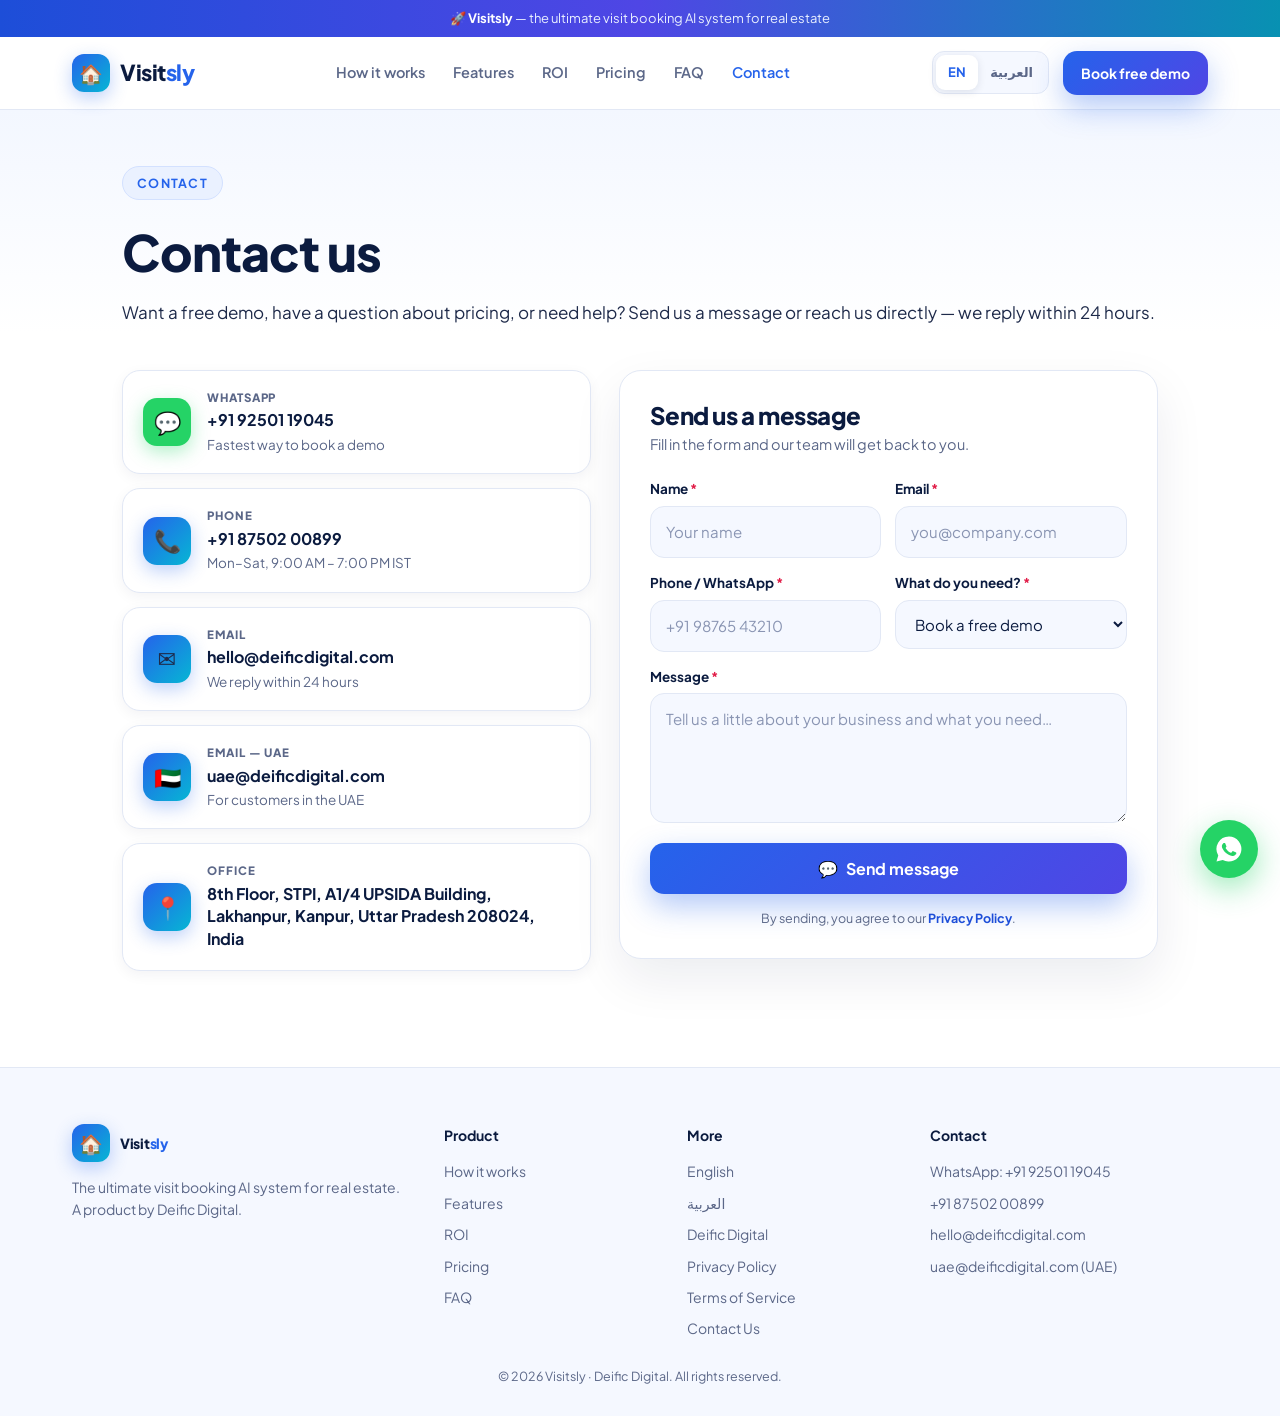
==== contact.html @ 12e11d24 "Initial Visitsly website upload" ====
<!doctype html>
<html lang="en" dir="ltr">
  <head>
    <meta charset="utf-8" />
    <script>
      (function () {
        try {
          var p = localStorage.getItem("vsLang");
          if (!p) {
            var g = JSON.parse(localStorage.getItem("vsGeo") || "null");
            if (
              g &&
              g.c &&
              Date.now() - g.t < 6048e5 &&
              /^(SA|AE|QA|KW|BH|OM|JO|LB|SY|IQ|YE|EG|LY|TN|DZ|MA|SD|PS|MR|DJ|SO|KM)$/.test(
                g.c,
              )
            )
              p = "ar";
          }
          if (/[?&]lang=ar\b/.test(location.search)) p = "ar";
          if (p === "ar") {
            document.documentElement.lang = "ar";
            document.documentElement.dir = "rtl";
          }
        } catch (e) {}
      })();
    </script>
    <meta name="viewport" content="width=device-width,initial-scale=1" />
    <title>Contact Us — Visitsly</title>
    <meta
      name="description"
      content="Contact Visitsly — book a free demo, ask about pricing or get support. Reach us on WhatsApp, phone or email, or send a message."
    />
    <meta name="robots" content="index,follow" />
    <link rel="canonical" href="https://visitsly.com/contact.html" />
    <meta property="og:type" content="website" />
    <meta property="og:site_name" content="Visitsly" />
    <meta property="og:title" content="Contact Us — Visitsly" />
    <meta
      property="og:description"
      content="Contact Visitsly — book a free demo, ask about pricing or get support."
    />
    <meta property="og:url" content="https://visitsly.com/contact.html" />
    <meta name="theme-color" content="#2563eb" />
    <link
      rel="icon"
      href="data:image/svg+xml,<svg xmlns='http://www.w3.org/2000/svg' viewBox='0 0 100 100'><rect width='100' height='100' rx='24' fill='%232563eb'/><text x='50' y='68' font-size='56' text-anchor='middle'>🏠</text></svg>"
    />
    <link rel="preconnect" href="https://fonts.googleapis.com" />
    <link rel="preconnect" href="https://fonts.gstatic.com" crossorigin />
    <link
      href="https://fonts.googleapis.com/css2?family=Plus+Jakarta+Sans:wght@400;500;600;700;800&amp;family=IBM+Plex+Sans+Arabic:wght@400;500;600;700&amp;display=swap"
      rel="stylesheet"
    />
    <style>
      :root {
        --font: "Plus Jakarta Sans", system-ui, sans-serif;
      }
      :root {
        --bg: #ffffff;
        --soft: #f5f8ff;
        --soft2: #eaf1ff;
        --line: #e2e8f5;
        --ink: #0b1b3f;
        --text: #1e2a4a;
        --muted: #5b6788;
        --blue: #2563eb;
        --blue-d: #1d4ed8;
        --indigo: #4f46e5;
        --cyan: #06b6d4;
        --sky: #38bdf8;
        --green: #16a34a;
        --wa: #25d366;
        --gold: #f59e0b;
        --pink: #e11d48;
        --navy: #0b1b3f;
      }
      * {
        box-sizing: border-box;
      }
      html {
        scroll-behavior: smooth;
      }
      body {
        margin: 0;
        overflow-x: hidden;
        background: var(--bg);
        color: var(--text);
        font-family: var(--font);
        line-height: 1.6;
        -webkit-font-smoothing: antialiased;
      }
      a {
        color: inherit;
        text-decoration: none;
      }
      .wrap {
        max-width: 1180px;
        margin: 0 auto;
        padding: 0 22px;
      }
      section {
        padding: 96px 0;
        position: relative;
      }
      h1,
      h2,
      h3 {
        line-height: 1.18;
        margin: 0;
        letter-spacing: -0.02em;
        color: var(--ink);
      }
      [dir="rtl"] h1,
      [dir="rtl"] h2,
      [dir="rtl"] h3 {
        letter-spacing: 0;
        line-height: 1.35;
      }
      .eyebrow {
        display: inline-flex;
        align-items: center;
        gap: 8px;
        font-size: 12.5px;
        font-weight: 700;
        letter-spacing: 0.1em;
        text-transform: uppercase;
        color: var(--blue);
        background: var(--soft2);
        border: 1px solid #d3e1ff;
        padding: 6px 14px;
        border-radius: 99px;
        margin-bottom: 16px;
      }
      [dir="rtl"] .eyebrow {
        letter-spacing: 0;
        font-size: 13.5px;
      }
      .sec-head {
        text-align: center;
        max-width: 780px;
        margin: 0 auto 56px;
      }
      .sec-head h2 {
        font-size: clamp(30px, 4.2vw, 46px);
        font-weight: 800;
      }
      .sec-head p {
        color: var(--muted);
        font-size: 17.5px;
        margin: 16px 0 0;
      }
      .grad {
        background: linear-gradient(
          92deg,
          #2563eb 0%,
          #4f46e5 45%,
          #06b6d4 100%
        );
        -webkit-background-clip: text;
        background-clip: text;
        color: transparent;
      }
      .btn {
        display: inline-flex;
        align-items: center;
        justify-content: center;
        gap: 8px;
        font-weight: 700;
        font-size: 15px;
        padding: 15px 26px;
        border-radius: 14px;
        transition:
          transform 0.2s,
          box-shadow 0.2s,
          background 0.2s;
        border: 0;
        font-family: inherit;
        cursor: pointer;
      }
      .btn-primary {
        background: linear-gradient(135deg, #2563eb, #4f46e5);
        color: #fff;
        box-shadow: 0 12px 30px rgba(37, 99, 235, 0.35);
      }
      .btn-primary:hover {
        transform: translateY(-2px);
        box-shadow: 0 16px 40px rgba(37, 99, 235, 0.45);
      }
      .btn-ghost {
        background: #fff;
        border: 1px solid var(--line);
        color: var(--ink);
        box-shadow: 0 4px 14px rgba(11, 27, 63, 0.06);
      }
      .btn-ghost:hover {
        border-color: #bcd0ff;
        background: var(--soft);
      }
      .btn-wa {
        background: var(--wa);
        color: #fff;
        box-shadow: 0 12px 30px rgba(37, 211, 102, 0.35);
      }

      .topbar {
        background: linear-gradient(90deg, #1d4ed8, #4f46e5, #0891b2);
        color: #e8efff;
        font-size: 13px;
        text-align: center;
        padding: 8px 16px;
      }
      .topbar b {
        color: #fff;
      }

      .nav {
        position: sticky;
        top: 0;
        z-index: 50;
        background: rgba(255, 255, 255, 0.85);
        backdrop-filter: blur(16px);
        border-bottom: 1px solid var(--line);
      }
      .nav .wrap {
        display: flex;
        align-items: center;
        justify-content: space-between;
        height: 72px;
        gap: 16px;
      }
      .logo {
        display: flex;
        align-items: center;
        gap: 10px;
        font-size: 22px;
      }
      .logo-mark {
        width: 38px;
        height: 38px;
        border-radius: 12px;
        background: linear-gradient(135deg, #2563eb, #06b6d4);
        display: grid;
        place-items: center;
        font-size: 19px;
        box-shadow: 0 6px 18px rgba(37, 99, 235, 0.3);
      }
      .lw {
        font-weight: 800;
        letter-spacing: -0.02em;
        color: var(--ink);
        font-family: "Plus Jakarta Sans", sans-serif;
      }
      .lw span {
        color: var(--blue);
      }
      .nav-links {
        display: flex;
        gap: 28px;
        font-size: 14.5px;
        color: var(--muted);
        font-weight: 600;
      }
      .nav-links a:hover {
        color: var(--blue);
      }
      .nav-right {
        display: flex;
        gap: 12px;
        align-items: center;
      }
      .seg {
        display: inline-flex;
        background: var(--soft);
        border: 1px solid var(--line);
        border-radius: 12px;
        padding: 3px;
      }
      .seg a,
      .seg button {
        font: inherit;
        font-size: 13px;
        font-weight: 700;
        padding: 7px 14px;
        border-radius: 9px;
        color: var(--muted);
        background: none;
        border: 0;
        cursor: pointer;
      }
      .seg .on {
        background: #fff;
        color: var(--blue);
        box-shadow: 0 2px 8px rgba(11, 27, 63, 0.1);
      }
      .nav .btn {
        padding: 11px 18px;
        font-size: 14px;
      }
      .menu-btn {
        display: none;
        background: none;
        border: 0;
        color: var(--ink);
        font-size: 26px;
        cursor: pointer;
      }

      footer {
        border-top: 1px solid var(--line);
        padding: 56px 0 30px;
        background: var(--soft);
        margin-top: 96px;
      }
      .foot {
        display: grid;
        grid-template-columns: 1.6fr 1fr 1fr 1.3fr;
        gap: 30px;
      }
      .foot p,
      .foot a,
      .foot li {
        color: var(--muted);
        font-size: 14px;
      }
      .foot h4 {
        font-size: 14px;
        margin: 0 0 14px;
        color: var(--ink);
      }
      .foot ul {
        list-style: none;
        margin: 0;
        padding: 0;
        display: flex;
        flex-direction: column;
        gap: 9px;
      }
      .foot a:hover {
        color: var(--blue);
      }
      .seo-text {
        margin-top: 40px;
        padding-top: 26px;
        border-top: 1px solid var(--line);
        color: #7a85a5;
        font-size: 13px;
        line-height: 1.8;
      }
      .seo-text h2 {
        font-size: 14px;
        color: var(--muted);
        margin-bottom: 8px;
        letter-spacing: 0;
      }
      .copy {
        text-align: center;
        color: var(--muted);
        font-size: 12.5px;
        margin-top: 26px;
      }
      .wa-float {
        position: fixed;
        inset-inline-end: 22px;
        bottom: 22px;
        z-index: 60;
        width: 58px;
        height: 58px;
        border-radius: 50%;
        background: #25d366;
        display: grid;
        place-items: center;
        box-shadow: 0 10px 30px rgba(37, 211, 102, 0.45);
        transition: transform 0.2s;
      }
      html[lang="ar"] {
        --font:
          "IBM Plex Sans Arabic", "Plus Jakarta Sans", system-ui, sans-serif;
      }
      html[lang="ar"] .en {
        display: none !important;
      }
      html:not([lang="ar"]) .ar {
        display: none !important;
      }
      .nav-right .seg {
        margin-inline-end: 2px;
      }
      .nav-right .seg button {
        padding: 7px 12px;
      }
      .hero-l {
        padding: 56px 0 8px;
        background: linear-gradient(180deg, #f3f7ff 0%, #fff 100%);
      }
      .hero-l .wrap,
      .lw-wrap {
        max-width: 900px;
      }
      .hero-l h1 {
        font-size: clamp(32px, 5vw, 50px);
        font-weight: 800;
        margin: 6px 0 10px;
      }
      .upd {
        color: var(--muted);
        font-size: 14px;
        font-weight: 600;
      }
      .lead {
        font-size: 17px;
        color: var(--text);
        margin: 18px 0 0;
      }
      .chips {
        display: flex;
        flex-wrap: wrap;
        gap: 10px;
        margin-top: 20px;
      }
      .chip {
        display: inline-flex;
        gap: 6px;
        align-items: center;
        background: #fff;
        border: 1px solid var(--line);
        border-radius: 99px;
        padding: 8px 16px;
        font-size: 13.5px;
        font-weight: 700;
        color: var(--ink);
        box-shadow: 0 4px 14px rgba(11, 27, 63, 0.05);
      }
      .chip:hover {
        border-color: #bcd0ff;
        background: var(--soft);
      }
      .lw-wrap {
        margin: 0 auto;
        padding: 10px 22px 0;
      }
      .toc {
        background: var(--soft);
        border: 1px solid var(--line);
        border-radius: 20px;
        padding: 22px 26px;
        margin: 26px 0 8px;
      }
      .toc b {
        display: block;
        color: var(--ink);
        margin-bottom: 10px;
      }
      .toc ol {
        margin: 0;
        padding-inline-start: 22px;
        columns: 2;
        column-gap: 36px;
        font-size: 14.5px;
      }
      .toc li {
        break-inside: avoid;
        padding: 3px 0;
      }
      .toc a {
        color: var(--blue-d);
        font-weight: 600;
      }
      .toc a:hover {
        text-decoration: underline;
      }
      .lg {
        padding: 34px 0 0;
        scroll-margin-top: 90px;
      }
      .lg h2 {
        font-size: clamp(21px, 2.6vw, 27px);
        font-weight: 800;
        display: flex;
        align-items: center;
        gap: 12px;
        margin-bottom: 12px;
      }
      .lg .num {
        flex: none;
        width: 34px;
        height: 34px;
        border-radius: 10px;
        background: var(--soft2);
        color: var(--blue);
        display: grid;
        place-items: center;
        font-size: 15px;
        font-weight: 800;
      }
      .lg p,
      .lg li {
        font-size: 16px;
        color: var(--text);
      }
      .lg p {
        margin: 0 0 12px;
      }
      .lg ul {
        margin: 0 0 12px;
        padding-inline-start: 24px;
      }
      .lg li {
        margin: 6px 0;
      }
      .lg a {
        color: var(--blue-d);
        text-decoration: underline;
        text-underline-offset: 3px;
      }
      .lg.region > div {
        background: #fff;
        border: 1px solid var(--line);
        border-inline-start: 5px solid var(--blue);
        border-radius: 18px;
        padding: 22px 24px;
        box-shadow: 0 10px 30px rgba(11, 27, 63, 0.05);
      }
      .lg.region#uae > div {
        border-inline-start-color: var(--cyan);
      }
      mark.ph {
        background: #fff1b8;
        color: #6b4e00;
        padding: 0 5px;
        border-radius: 5px;
        font-weight: 700;
      }
      .xlink {
        margin: 40px 0 0;
        padding: 20px 24px;
        border: 1px dashed #c8d6f5;
        border-radius: 16px;
        color: var(--muted);
        font-size: 15px;
      }
      .xlink a {
        color: var(--blue-d);
        font-weight: 700;
      }
      @media (max-width: 860px) {
        section {
          padding: 0;
        }
        .toc ol {
          columns: 1;
        }
        .lg.region > div {
          padding: 18px;
        }
      }
      @media print {
        .nav,
        .topbar,
        .wa-float,
        footer,
        .chips {
          display: none;
        }
      }

      /* ---------- contact page ---------- */
      .hero-l.c .wrap{max-width:1080px}
      .cgrid{display:grid;grid-template-columns:1fr 1.15fr;gap:28px;max-width:1080px;margin:0 auto;padding:36px 22px 0;align-items:start}
      .cinfo{display:flex;flex-direction:column;gap:14px}
      .ccard{display:flex;gap:16px;align-items:center;background:#fff;border:1px solid var(--line);border-radius:18px;padding:18px 20px;box-shadow:0 4px 14px rgba(11,27,63,.05);transition:transform .2s,border-color .2s,box-shadow .2s}
      a.ccard:hover{transform:translateY(-2px);border-color:#bcd0ff;box-shadow:0 12px 30px rgba(37,99,235,.12)}
      .cico{flex:none;width:48px;height:48px;border-radius:14px;background:linear-gradient(135deg,#2563eb,#06b6d4);display:grid;place-items:center;font-size:22px;box-shadow:0 6px 18px rgba(37,99,235,.3)}
      .cico.wa{background:var(--wa);box-shadow:0 6px 18px rgba(37,211,102,.35)}
      .ccard small{display:block;font-size:11.5px;font-weight:800;letter-spacing:.08em;text-transform:uppercase;color:var(--muted)}
      .ccard b{display:block;font-size:16px;color:var(--ink);line-height:1.4;margin:2px 0}
      .ccard span.sub{display:block;font-size:13.5px;color:var(--muted)}
      .cform{background:#fff;border:1px solid var(--line);border-radius:22px;padding:30px;box-shadow:0 20px 50px rgba(11,27,63,.08)}
      .cform h2{font-size:24px;font-weight:800;color:var(--ink);margin:0 0 4px}
      .cform .sub{color:var(--muted);font-size:14.5px;margin:0 0 22px}
      .frow{display:grid;grid-template-columns:1fr 1fr;gap:14px}
      .fld{display:flex;flex-direction:column;gap:6px;margin-bottom:14px}
      .fld label{font-size:13.5px;font-weight:700;color:var(--ink)}
      .fld label i{color:var(--pink);font-style:normal}
      .fld input,.fld select,.fld textarea{width:100%;font:inherit;font-size:15px;color:var(--ink);background:var(--soft);border:1px solid var(--line);border-radius:14px;padding:13px 15px;outline:none;transition:border-color .2s,box-shadow .2s,background .2s}
      .fld textarea{min-height:130px;resize:vertical}
      .fld input::placeholder,.fld textarea::placeholder{color:#8a95b3}
      .fld input:focus,.fld select:focus,.fld textarea:focus{background:#fff;border-color:var(--blue);box-shadow:0 0 0 4px rgba(37,99,235,.14)}
      .fld input[dir=ltr]:placeholder-shown{text-align:start}
      .hp{position:absolute!important;width:1px;height:1px;opacity:0;overflow:hidden;clip:rect(0 0 0 0);pointer-events:none}
      .cform .btn{width:100%;margin-top:6px;font-size:16px}
      .cform .btn[disabled]{opacity:.7;cursor:wait}
      .fnote{font-size:12.5px;color:var(--muted);margin:14px 0 0;text-align:center}
      .fnote a{color:var(--blue-d);font-weight:700}
      .fmsg{display:none;margin-top:14px;padding:13px 16px;border-radius:14px;font-size:14.5px;font-weight:600}
      .fmsg.ok{display:block;background:#dcfce7;color:#15803d;border:1px solid #bbf7d0}
      .fmsg.err{display:block;background:#ffe4e9;color:#be123c;border:1px solid #fecdd3}
      .nav-links a.active{color:var(--blue)}
      @media (max-width:860px){.cgrid{grid-template-columns:1fr;padding-top:26px}.frow{grid-template-columns:1fr}.cform{padding:22px}}

      /* mobile nav + footer (shared with index.html) */
      @media (max-width: 1000px){.nav-links{gap:18px}}
      @media (max-width: 860px){
        .nav-links{display:none;position:absolute;top:100%;left:0;right:0;flex-direction:column;gap:0;background:#fff;border-bottom:1px solid var(--line);padding:10px 22px}
        .nav-links.open{display:flex}
        .nav-links a{padding:12px 0}
        .menu-btn{display:block}
        .nav .btn{display:none}
        .foot{grid-template-columns:1fr 1fr}
      }
      @media (max-width: 560px){.foot{grid-template-columns:1fr}.topbar{font-size:12px}}

      html[lang="ar"] .ccard b[dir="ltr"]{text-align:right}
      .foot a[href^="tel:"]{unicode-bidi:isolate;direction:ltr;display:inline-block}
    </style>
  </head>
  <body>
    <div class="topbar">
      <span class="en"
        >🚀 <b>Visitsly</b> — the ultimate visit booking AI system for real
        estate</span
      ><span class="ar"
        >🚀 <b>Visitsly</b> — نظام حجز المعاينات العقارية الأمثل بالذكاء
        الاصطناعي</span
      >
    </div>
    <nav class="nav" aria-label="Main">
      <div class="wrap">
        <a href="index.html" class="logo" aria-label="Visitsly"
          ><div class="logo-mark">🏠</div>
          <b class="lw">Visit<span>sly</span></b></a
        >
        <div class="nav-links" id="navLinks">
          <a href="index.html#how-it-works"
            ><span class="en">How it works</span
            ><span class="ar">كيف يعمل</span></a
          ><a href="index.html#features"
            ><span class="en">Features</span><span class="ar">المزايا</span></a
          ><a href="index.html#calculator"
            ><span class="en">ROI</span><span class="ar">العائد</span></a
          ><a href="index.html#pricing"
            ><span class="en">Pricing</span><span class="ar">الأسعار</span></a
          ><a href="index.html#faq"
            ><span class="en">FAQ</span
            ><span class="ar">الأسئلة الشائعة</span></a
          ><a href="contact.html" class="active"
            ><span class="en">Contact</span><span class="ar">تواصل معنا</span></a
          >
        </div>
        <div class="nav-right">
          <div
            class="seg"
            role="group"
            aria-label="Language / اللغة"
            id="langSeg"
          >
            <button
              type="button"
              data-lang="en"
              lang="en"
              class="on"
              aria-pressed="true"
            >
              EN</button
            ><button
              type="button"
              data-lang="ar"
              lang="ar"
              aria-pressed="false"
            >
              العربية
            </button>
          </div>
          <a
            class="btn btn-primary"
            data-wa
            href="https://wa.me/919250119045?text=Hi%2C%20I%20want%20a%20free%20demo%20of%20Visitsly"
            target="_blank"
            rel="noopener"
            ><span class="en">Book free demo</span
            ><span class="ar">احجز عرضاً مجانياً</span></a
          >
          <button
            class="menu-btn"
            aria-label="Menu"
            onclick="
              document.getElementById('navLinks').classList.toggle('open')
            "
          >
            ☰
          </button>
        </div>
      </div>
    </nav>
    <header class="hero-l c">
      <div class="wrap">
        <div class="eyebrow"><span class="en">Contact</span><span class="ar">تواصل معنا</span></div>
        <h1><span class="en">Contact us</span><span class="ar">تواصل معنا</span></h1>
        <p class="lead"><span class="en">Want a free demo, have a question about pricing, or need help? Send us a message or reach us directly — we reply within 24 hours.</span><span class="ar">هل تريد عرضاً مجانياً أو لديك سؤال عن الأسعار أو تحتاج مساعدة؟ أرسل لنا رسالة أو تواصل معنا مباشرة — نرد خلال 24 ساعة.</span></p>
      </div>
    </header>
    <main>
      <div class="cgrid">
        <div class="cinfo">
          <a class="ccard" href="https://wa.me/919250119045" target="_blank" rel="noopener" data-wa-plain>
            <div class="cico wa">💬</div>
            <div><small>WhatsApp</small><b dir="ltr">+91 92501 19045</b><span class="sub"><span class="en">Fastest way to book a demo</span><span class="ar">أسرع طريقة لحجز عرض تجريبي</span></span></div>
          </a>
          <a class="ccard" href="tel:+918750200899">
            <div class="cico">📞</div>
            <div><small><span class="en">Phone</span><span class="ar">الهاتف</span></small><b dir="ltr">+91 87502 00899</b><span class="sub"><span class="en">Mon–Sat, 9:00 AM – 7:00 PM IST</span><span class="ar">الاثنين–السبت، 9:00 ص – 7:00 م (بتوقيت الهند)</span></span></div>
          </a>
          <a class="ccard" href="mailto:hello@deificdigital.com">
            <div class="cico">✉️</div>
            <div><small><span class="en">Email</span><span class="ar">البريد الإلكتروني</span></small><b>hello@deificdigital.com</b><span class="sub"><span class="en">We reply within 24 hours</span><span class="ar">نرد خلال 24 ساعة</span></span></div>
          </a>
          <a class="ccard" href="mailto:uae@deificdigital.com">
            <div class="cico">🇦🇪</div>
            <div><small><span class="en">Email — UAE</span><span class="ar">البريد — الإمارات</span></small><b>uae@deificdigital.com</b><span class="sub"><span class="en">For customers in the UAE</span><span class="ar">للعملاء في الإمارات</span></span></div>
          </a>
          <a class="ccard" href="https://www.google.co.in/maps/search/8th+Floor,+STPI,+A1%2F4+UPSIDA+Building,+Lakhanpur,+Kanpur,+Uttar+Pradesh+208024,+India" target="_blank" rel="noopener">
            <div class="cico">📍</div>
            <div><small><span class="en">Office</span><span class="ar">المكتب</span></small><b dir="ltr">8th Floor, STPI, A1/4 UPSIDA Building, Lakhanpur, Kanpur, Uttar Pradesh 208024, India</b></div>
          </a>
        </div>

        <form class="cform" id="cf" novalidate>
          <h2><span class="en">Send us a message</span><span class="ar">أرسل لنا رسالة</span></h2>
          <p class="sub"><span class="en">Fill in the form and our team will get back to you.</span><span class="ar">املأ النموذج وسيعاود فريقنا التواصل معك.</span></p>
          <div class="frow">
            <div class="fld"><label for="f_name"><span class="en">Name</span><span class="ar">الاسم</span> <i>*</i></label>
              <input id="f_name" name="name" required autocomplete="name" data-ph-en="Your name" data-ph-ar="اسمك" placeholder="Your name"></div>
            <div class="fld"><label for="f_email"><span class="en">Email</span><span class="ar">البريد الإلكتروني</span> <i>*</i></label>
              <input id="f_email" name="email" type="email" dir="ltr" required autocomplete="email" placeholder="you@company.com"></div>
          </div>
          <div class="frow">
            <div class="fld"><label for="f_phone"><span class="en">Phone / WhatsApp</span><span class="ar">الهاتف / واتساب</span> <i>*</i></label>
              <input id="f_phone" name="phone" type="tel" dir="ltr" required autocomplete="tel" placeholder="+91 98765 43210"></div>
            <div class="fld"><label for="f_topic"><span class="en">What do you need?</span><span class="ar">كيف يمكننا مساعدتك؟</span> <i>*</i></label>
              <select id="f_topic" name="topic" required>
                <option value="Free demo" data-en="Book a free demo" data-ar="حجز عرض مجاني">Book a free demo</option>
                <option value="Pricing" data-en="Pricing &amp; plans" data-ar="الأسعار والباقات">Pricing &amp; plans</option>
                <option value="Support" data-en="Support" data-ar="الدعم الفني">Support</option>
                <option value="Partnership" data-en="Partnership" data-ar="شراكة">Partnership</option>
                <option value="Other" data-en="Something else" data-ar="شيء آخر">Something else</option>
              </select></div>
          </div>
          <div class="fld"><label for="f_msg"><span class="en">Message</span><span class="ar">الرسالة</span> <i>*</i></label>
            <textarea id="f_msg" name="message" required maxlength="500" data-ph-en="Tell us a little about your business and what you need…" data-ph-ar="أخبرنا قليلاً عن عملك وما تحتاجه…" placeholder="Tell us a little about your business and what you need…"></textarea></div>
          <input class="hp" type="text" name="_honey" tabindex="-1" autocomplete="off" aria-hidden="true">
          <button class="btn btn-primary" type="submit" id="f_btn">💬 <span class="en">Send message</span><span class="ar">إرسال الرسالة</span></button>
          <div class="fmsg" id="f_msgbox" role="status" aria-live="polite"></div>
          <p class="fnote"><span class="en">By sending, you agree to our <a href="privacy.html">Privacy Policy</a>.</span><span class="ar">بإرسالك توافق على <a href="privacy.html">سياسة الخصوصية</a>.</span></p>
        </form>
      </div>
    </main>
    <footer>
      <div class="wrap">
        <div class="foot">
          <div>
            <a href="index.html" class="logo"
              ><div class="logo-mark">🏠</div>
              <b class="lw">Visit<span>sly</span></b></a
            >
            <p style="margin-top: 14px; max-width: 330px">
              <span class="en"
                >The ultimate visit booking AI system for real estate. A product
                by Deific Digital.</span
              ><span class="ar"
                >نظام حجز المعاينات العقارية الأمثل بالذكاء الاصطناعي. أحد
                منتجات Deific Digital.</span
              >
            </p>
          </div>
          <div>
            <h4>
              <span class="en">Product</span><span class="ar">المنتج</span>
            </h4>
            <ul>
              <li>
                <a href="index.html#how-it-works"
                  ><span class="en">How it works</span
                  ><span class="ar">كيف يعمل</span></a
                >
              </li>
              <li>
                <a href="index.html#features"
                  ><span class="en">Features</span
                  ><span class="ar">المزايا</span></a
                >
              </li>
              <li>
                <a href="index.html#calculator"
                  ><span class="en">ROI</span><span class="ar">العائد</span></a
                >
              </li>
              <li>
                <a href="index.html#pricing"
                  ><span class="en">Pricing</span
                  ><span class="ar">الأسعار</span></a
                >
              </li>
              <li>
                <a href="index.html#faq"
                  ><span class="en">FAQ</span
                  ><span class="ar">الأسئلة الشائعة</span></a
                >
              </li>
            </ul>
          </div>
          <div>
            <h4><span class="en">More</span><span class="ar">المزيد</span></h4>
            <ul>
              <li><a href="#" data-setlang="en" lang="en">English</a></li>
              <li><a href="#" data-setlang="ar" lang="ar">العربية</a></li>
              <li>
                <a
                  href="https://www.deificdigital.com"
                  target="_blank"
                  rel="noopener"
                  >Deific Digital</a
                >
              </li>
              <li>
                <a href="privacy.html"
                  ><span class="en">Privacy Policy</span
                  ><span class="ar">سياسة الخصوصية</span></a
                >
              </li>
              <li>
                <a href="terms.html"
                  ><span class="en">Terms of Service</span
                  ><span class="ar">شروط الخدمة</span></a
                >
              </li>
              <li>
                <a href="contact.html"
                  ><span class="en">Contact Us</span
                  ><span class="ar">تواصل معنا</span></a
                >
              </li>
            </ul>
          </div>
          <div>
            <h4>
              <span class="en">Contact</span><span class="ar">تواصل معنا</span>
            </h4>
            <ul>
              <li>
                <a
                  href="https://wa.me/919250119045"
                  target="_blank"
                  rel="noopener"
                  >WhatsApp: +91 92501 19045</a
                >
              </li>
              <li><a href="tel:+918750200899">+91 87502 00899</a></li>
              <li>
                <a href="mailto:hello@deificdigital.com"
                  >hello@deificdigital.com</a
                >
              </li>
              <li>
                <a href="mailto:uae@deificdigital.com"
                  >uae@deificdigital.com (UAE)</a
                >
              </li>
            </ul>
          </div>
        </div>
        <div class="copy">
          © <span id="yr">2026</span> Visitsly · Deific Digital.
          <span class="en">All rights reserved.</span
          ><span class="ar">جميع الحقوق محفوظة.</span>
        </div>
      </div>
    </footer>
    <a
      class="wa-float"
      data-wa
      href="https://wa.me/919250119045?text=Hi%2C%20I%20want%20a%20free%20demo%20of%20Visitsly"
      target="_blank"
      rel="noopener"
      aria-label="WhatsApp"
      ><svg width="30" height="30" viewBox="0 0 24 24" fill="#fff">
        <path
          d="M12 2a10 10 0 0 0-8.6 15.1L2 22l5-1.3A10 10 0 1 0 12 2zm5.2 14.3c-.2.6-1.3 1.2-1.8 1.2-.5.1-1 .2-3.3-.7-2.8-1.2-4.6-4-4.7-4.2-.1-.2-1.1-1.5-1.1-2.8s.7-2 1-2.3c.2-.3.5-.3.7-.3h.5c.2 0 .4 0 .6.5l.8 2c.1.2.1.4 0 .5l-.4.6c-.1.2-.3.3-.1.6.2.3.8 1.3 1.7 2.1 1.1 1 2 1.3 2.3 1.4.3.1.4.1.6-.1l.8-1c.2-.3.4-.2.6-.1l1.9.9c.3.1.5.2.5.3.1.2.1.7-.1 1.3z"
        /></svg
    ></a>
    <script>
      (function () {
        var TT = {
            en: "Contact Us — Visitsly",
            ar: "تواصل معنا — Visitsly",
          },
          WA = {
            en: "https://wa.me/919250119045?text=Hi%2C%20I%20want%20a%20free%20demo%20of%20Visitsly",
            ar: "https://wa.me/919250119045?text=%D9%85%D8%B1%D8%AD%D8%A8%D8%A7%D9%8B%D8%8C%20%D8%A3%D8%B1%D9%8A%D8%AF%20%D8%B9%D8%B1%D8%B6%D8%A7%D9%8B%20%D9%85%D8%AC%D8%A7%D9%86%D9%8A%D8%A7%D9%8B%20%D9%84%D9%86%D8%B8%D8%A7%D9%85%20Visitsly",
          };
        var AR_CC =
          /^(SA|AE|QA|KW|BH|OM|JO|LB|SY|IQ|YE|EG|LY|TN|DZ|MA|SD|PS|MR|DJ|SO|KM)$/;
        var AR_TZ =
          /^(Asia\/(Dubai|Riyadh|Qatar|Kuwait|Bahrain|Muscat|Baghdad|Amman|Beirut|Damascus|Aden|Gaza|Hebron)|Africa\/(Cairo|Tripoli|Tunis|Algiers|Casablanca|El_Aaiun|Khartoum|Djibouti|Mogadishu|Nouakchott)|Indian\/Comoro)$/;
        var GEO = [
          [
            "https://api.country.is/",
            function (j) {
              return j && j.country;
            },
          ],
          [
            "https://get.geojs.io/v1/ip/country.json",
            function (j) {
              return j && j.country;
            },
          ],
          [
            "https://ipapi.co/json/",
            function (j) {
              return j && j.country_code;
            },
          ],
        ];
        var picked = false;
        function setLang(l, save) {
          if (l !== "ar") l = "en";
          var d = document.documentElement;
          d.lang = l;
          d.dir = l === "ar" ? "rtl" : "ltr";
          document.title = TT[l];
          document.querySelectorAll("[data-lang]").forEach(function (b) {
            var on = b.getAttribute("data-lang") === l;
            b.classList.toggle("on", on);
            b.setAttribute("aria-pressed", on);
          });
          document.querySelectorAll("[data-wa]").forEach(function (a) {
            a.href = WA[l];
          });
          document.getElementById("yr").textContent = new Date().getFullYear();
          if (save) {
            picked = true;
            try {
              localStorage.setItem("vsLang", l);
            } catch (e) {}
          }
        }
        document.addEventListener("click", function (e) {
          var b =
            e.target.closest && e.target.closest("[data-lang],[data-setlang]");
          if (!b) return;
          e.preventDefault();
          setLang(
            b.getAttribute("data-lang") || b.getAttribute("data-setlang"),
            true,
          );
        });
        document.querySelectorAll("#navLinks a").forEach(function (a) {
          a.addEventListener("click", function () {
            document.getElementById("navLinks").classList.remove("open");
          });
        });
        function getJSON(u, ms) {
          return new Promise(function (res, rej) {
            var c = window.AbortController ? new AbortController() : null,
              t = setTimeout(function () {
                if (c) c.abort();
                rej();
              }, ms);
            fetch(u, { signal: c ? c.signal : undefined, cache: "no-store" })
              .then(function (r) {
                if (!r.ok) throw 0;
                return r.json();
              })
              .then(
                function (j) {
                  clearTimeout(t);
                  res(j);
                },
                function (e) {
                  clearTimeout(t);
                  rej(e);
                },
              );
          });
        }
        function tz() {
          var z = "";
          try {
            z = Intl.DateTimeFormat().resolvedOptions().timeZone || "";
          } catch (e) {}
          return AR_TZ.test(z) ? "XA" : "";
        }
        function detect(cb) {
          try {
            var g = JSON.parse(localStorage.getItem("vsGeo") || "null");
            if (g && g.c && Date.now() - g.t < 6048e5) {
              cb(g.c);
              return;
            }
          } catch (e) {}
          var i = 0;
          (function next() {
            if (i >= GEO.length) {
              cb(tz());
              return;
            }
            var s = GEO[i++];
            getJSON(s[0], 2500).then(function (j) {
              var c = s[1](j);
              if (c && /^[A-Za-z]{2}$/.test(c)) {
                c = c.toUpperCase();
                try {
                  localStorage.setItem(
                    "vsGeo",
                    JSON.stringify({ c: c, t: Date.now() }),
                  );
                } catch (e) {}
                cb(c);
              } else next();
            }, next);
          })();
        }
        var saved = null,
          q = location.search.match(/[?&]lang=(ar|en)\b/);
        try {
          saved = localStorage.getItem("vsLang");
        } catch (e) {}
        if (q) {
          saved = q[1];
          try {
            localStorage.setItem("vsLang", saved);
          } catch (e) {}
        }
        if (saved === "ar" || saved === "en") {
          setLang(saved, false);
        } else {
          setLang(document.documentElement.lang === "ar" ? "ar" : "en", false);
          detect(function (c) {
            var p = null;
            try {
              p = localStorage.getItem("vsLang");
            } catch (e) {}
            if (!picked && !p && (AR_CC.test(c) || c === "XA"))
              setLang("ar", false);
          });
        }
      })();
    </script>

    <script>
      (function () {
        var WA_NUM = "919250119045";
        var form = document.getElementById("cf"),
          btn = document.getElementById("f_btn"),
          box = document.getElementById("f_msgbox"),
          root = document.documentElement;
        var M = {
          en: { ok: "Opening WhatsApp… just press Send there to deliver your message.", err: "Please fill in all required fields correctly.", hi: "Hi Visitsly, I have an enquiry.", n: "Name", e: "Email", p: "Phone", t: "Topic", m: "Message" },
          ar: { ok: "جارٍ فتح واتساب… اضغط إرسال هناك لإيصال رسالتك.", err: "يرجى ملء جميع الحقول المطلوبة بشكل صحيح.", hi: "مرحباً Visitsly، لدي استفسار.", n: "الاسم", e: "البريد", p: "الهاتف", t: "الموضوع", m: "الرسالة" }
        };
        function L() { return root.lang === "ar" ? "ar" : "en"; }
        function sync() {
          var l = L();
          document.querySelectorAll("[data-ph-en]").forEach(function (e) { e.placeholder = e.getAttribute("data-ph-" + l); });
          document.querySelectorAll("option[data-en]").forEach(function (o) { o.textContent = o.getAttribute("data-" + l); });
        }
        new MutationObserver(sync).observe(root, { attributes: true, attributeFilter: ["lang"] });
        sync();
        function show(c, m) { box.className = "fmsg " + c; box.textContent = m; }
        form.addEventListener("submit", function (e) {
          e.preventDefault();
          if (form._honey && form._honey.value) return;
          var ok = form.checkValidity() && /^[+()\d\s-]{7,}$/.test(form.phone.value.trim());
          if (!ok) { form.reportValidity(); show("err", M[L()].err); return; }
          var m = M[L()], opt = form.topic.options[form.topic.selectedIndex].textContent;
          var text = m.hi + "\n\n" + m.n + ": " + form.name.value.trim() + "\n" + m.e + ": " + form.email.value.trim() + "\n" + m.p + ": " + form.phone.value.trim() + "\n" + m.t + ": " + opt + "\n" + m.m + ": " + form.message.value.trim();
          show("ok", m.ok);
          window.open("https://wa.me/" + WA_NUM + "?text=" + encodeURIComponent(text), "_blank", "noopener");
        });
      })();
    </script>
  </body>
</html>
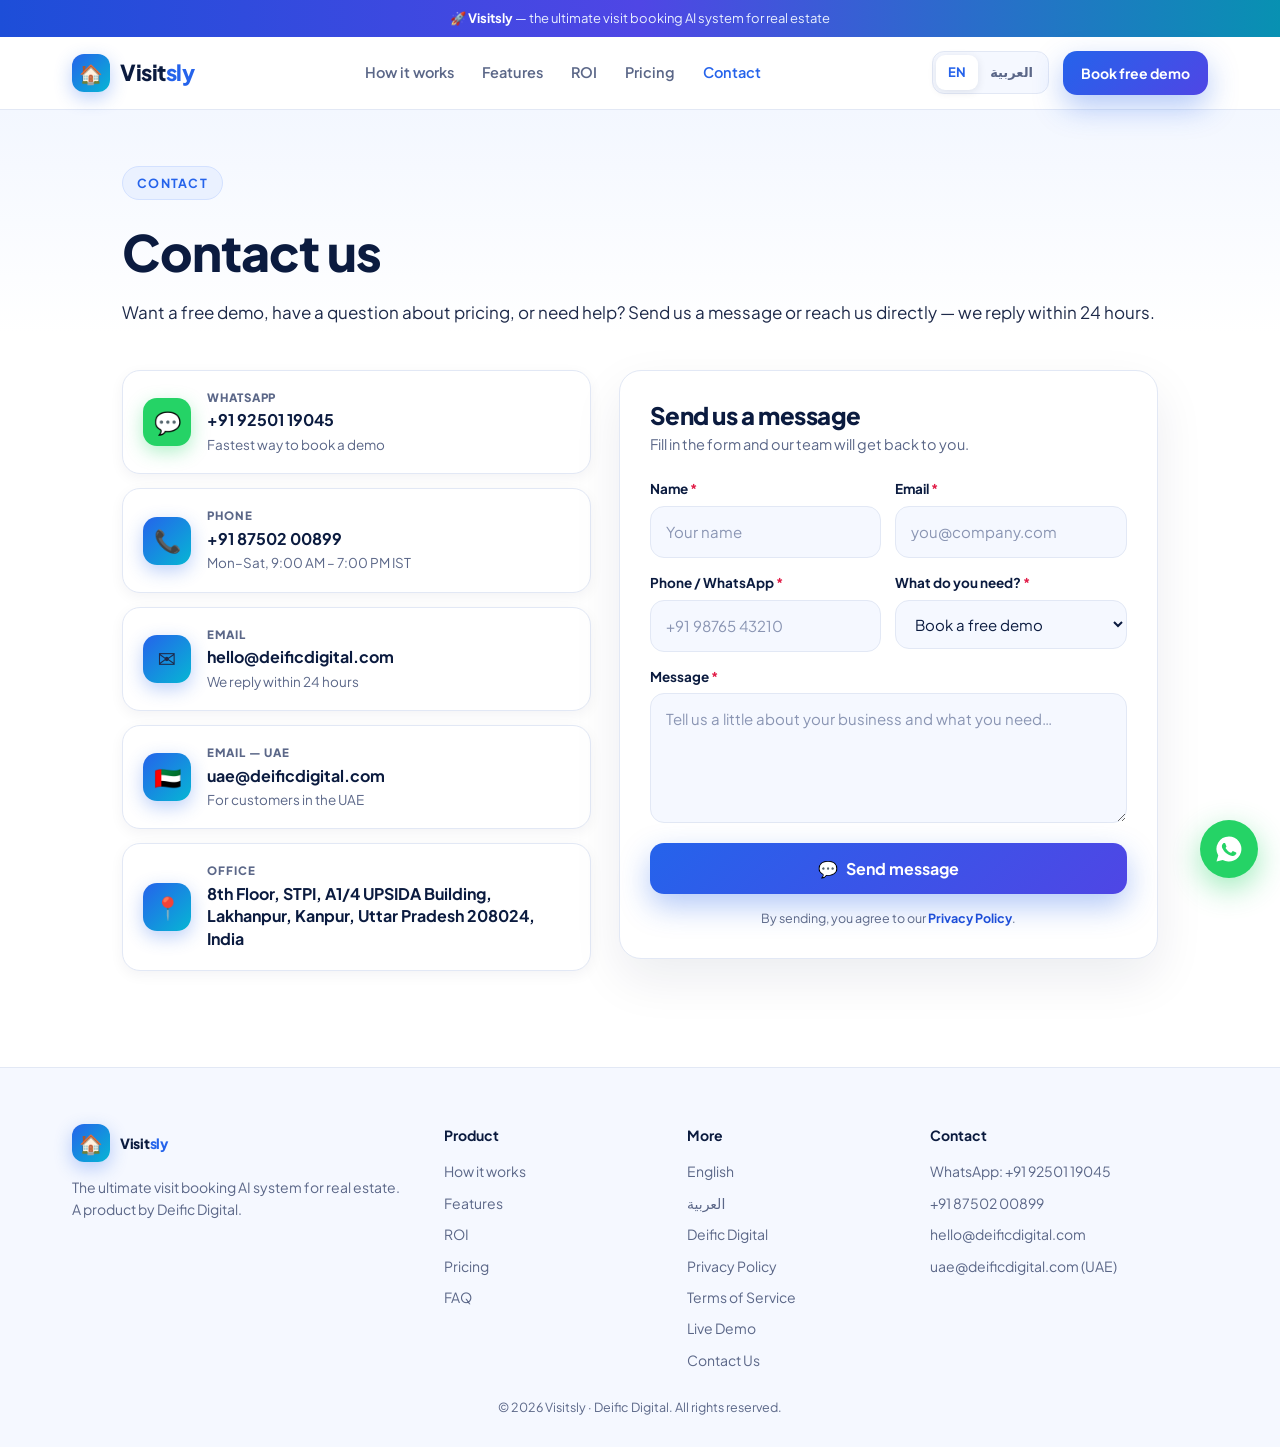
==== commit 9f47b396: "demo setup" ====
--- a/contact.html
+++ b/contact.html
@@ -613,6 +613,11 @@
 
       html[lang="ar"] .ccard b[dir="ltr"]{text-align:right}
       .foot a[href^="tel:"]{unicode-bidi:isolate;direction:ltr;display:inline-block}
+
+      .nav-links{align-items:center}
+      .nav-links a.nav-demo{color:#fff;background:linear-gradient(135deg,#2563eb,#4f46e5);padding:6px 14px;border-radius:99px;box-shadow:0 6px 16px rgba(37,99,235,.3)}
+      .nav-links a.nav-demo:hover{color:#fff;transform:translateY(-1px)}
+      @media (max-width:860px){.nav-links a.nav-demo{padding:8px 16px;margin:8px 0;align-self:flex-start}}
     </style>
   </head>
   <body>
@@ -641,9 +646,6 @@
             ><span class="en">ROI</span><span class="ar">العائد</span></a
           ><a href="index.html#pricing"
             ><span class="en">Pricing</span><span class="ar">الأسعار</span></a
-          ><a href="index.html#faq"
-            ><span class="en">FAQ</span
-            ><span class="ar">الأسئلة الشائعة</span></a
           ><a href="contact.html" class="active"
             ><span class="en">Contact</span><span class="ar">تواصل معنا</span></a
           >
@@ -807,6 +809,8 @@
                   ><span class="ar">الأسئلة الشائعة</span></a
                 >
               </li>
+              <li>
+                </li>
             </ul>
           </div>
           <div>
@@ -832,6 +836,12 @@
                 <a href="terms.html"
                   ><span class="en">Terms of Service</span
                   ><span class="ar">شروط الخدمة</span></a
+                >
+              </li>
+              <li>
+                <a href="demo.html"
+                  ><span class="en">Live Demo</span
+                  ><span class="ar">عرض مباشر</span></a
                 >
               </li>
               <li>
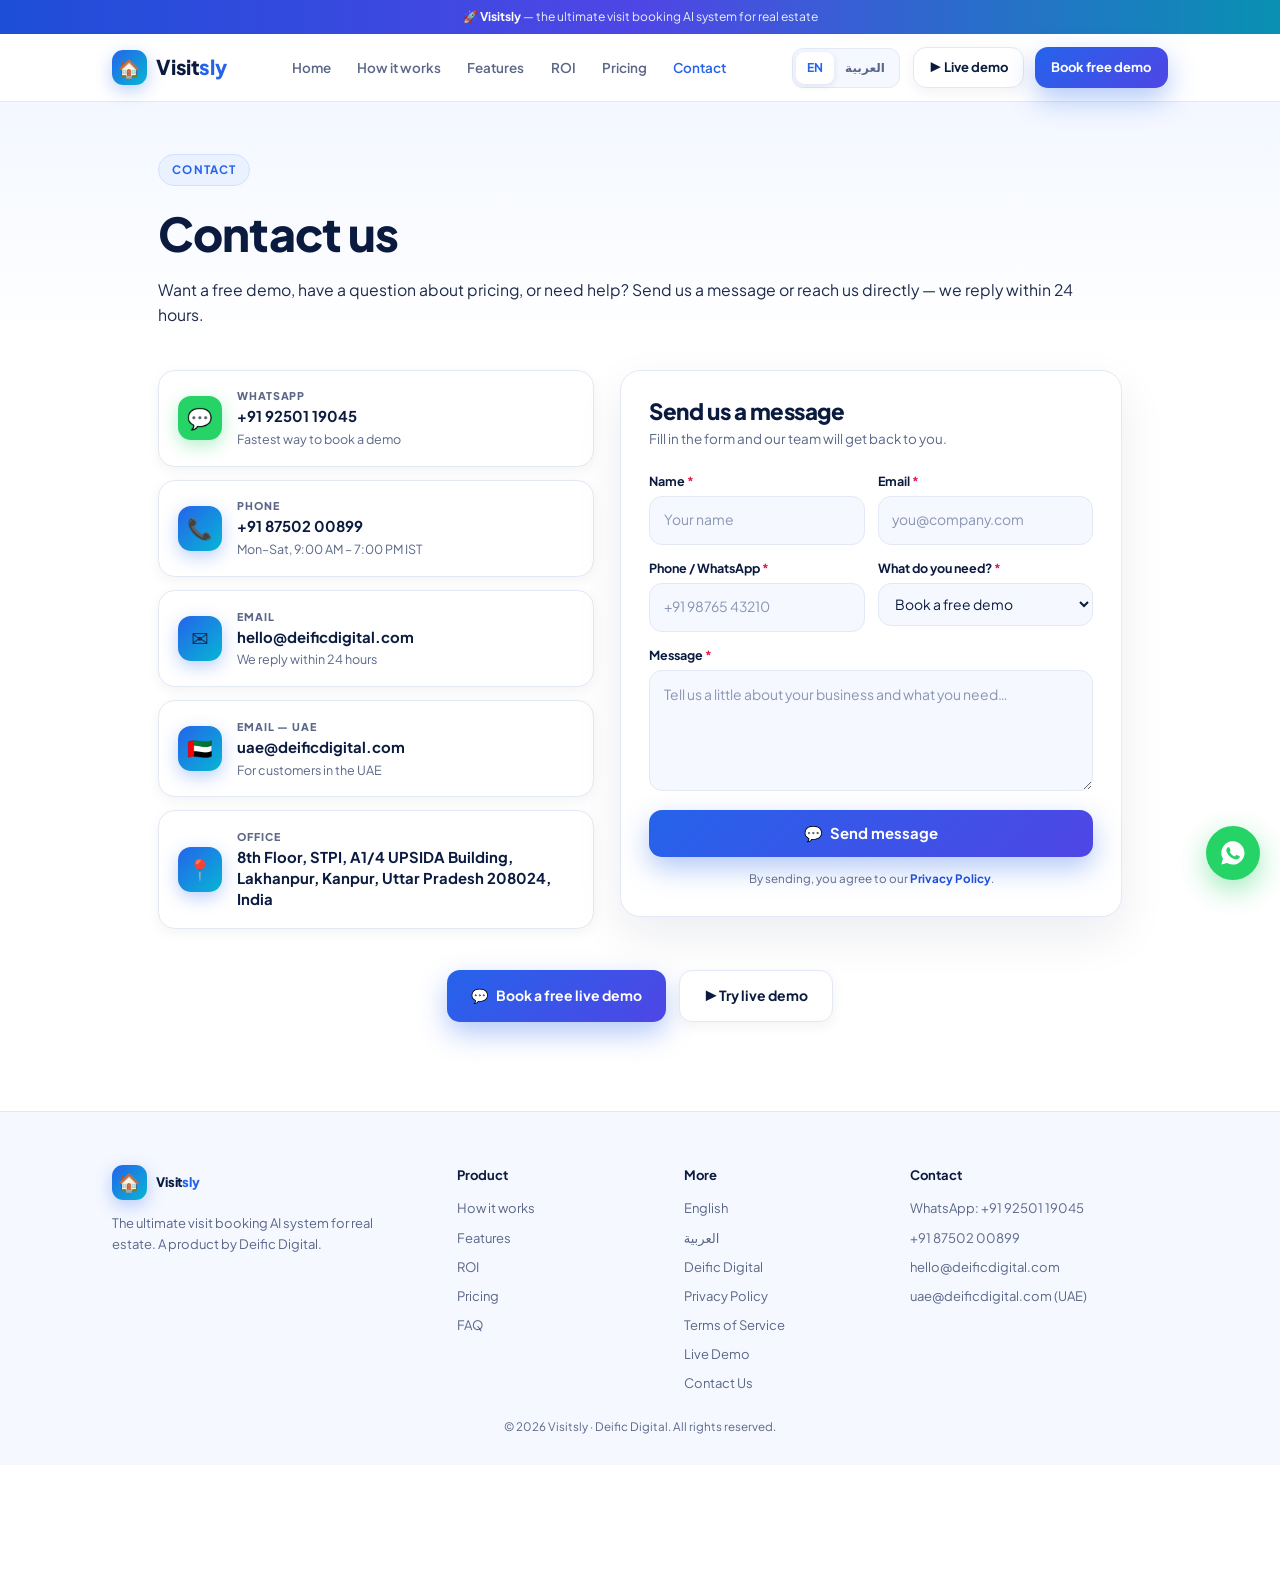
==== commit 64738cdb: "Changement" ====
--- a/contact.html
+++ b/contact.html
@@ -617,7 +617,25 @@
       .nav-links{align-items:center}
       .nav-links a.nav-demo{color:#fff;background:linear-gradient(135deg,#2563eb,#4f46e5);padding:6px 14px;border-radius:99px;box-shadow:0 6px 16px rgba(37,99,235,.3)}
       .nav-links a.nav-demo:hover{color:#fff;transform:translateY(-1px)}
+
+      /* responsive scale: small laptops down, big screens up */
+      @media (min-width:1021px) and (max-width:1440px){html{zoom:.93}}
+      @media (min-width:1021px) and (max-width:1200px){html{zoom:.88}}
+      @media (min-width:1700px){html{zoom:1.15}}
+      @media (min-width:2000px){html{zoom:1.35}}
+      @media (min-width:2560px){html{zoom:1.7}}
+      @media (min-width:3200px){html{zoom:2.1}}
+
+      .nav-links a.nav-m{display:none}
+      .nav .btn.nav-live{padding:10px 16px;font-size:14px;white-space:nowrap}
+      .sec-cta{display:flex;gap:14px;justify-content:center;flex-wrap:wrap;margin:44px 0 56px}
+      @media (max-width:1000px){.nav .btn.nav-live{display:none}}
+      @media (max-width:860px){.nav-links a.nav-m{display:block;font-weight:700;color:var(--blue)}.sec-cta .btn{flex:1 1 220px;justify-content:center}}
       @media (max-width:860px){.nav-links a.nav-demo{padding:8px 16px;margin:8px 0;align-self:flex-start}}
+    
+      /* keep anchors / auto-scroll clear of the sticky navbar */
+      html{scroll-padding-top:96px}
+      section[id],.lg[id],[id].vs-anim,.vs-anim{scroll-margin-top:96px}
     </style>
   </head>
   <body>
@@ -637,7 +655,8 @@
           <b class="lw">Visit<span>sly</span></b></a
         >
         <div class="nav-links" id="navLinks">
-          <a href="index.html#how-it-works"
+          <a href="index.html"><span class="en">Home</span><span class="ar">الرئيسية</span></a
+          ><a href="index.html#how-it-works"
             ><span class="en">How it works</span
             ><span class="ar">كيف يعمل</span></a
           ><a href="index.html#features"
@@ -648,7 +667,8 @@
             ><span class="en">Pricing</span><span class="ar">الأسعار</span></a
           ><a href="contact.html" class="active"
             ><span class="en">Contact</span><span class="ar">تواصل معنا</span></a
-          >
+          ><a class="nav-m" href="demo.html"><span class="en">Live Demo</span><span class="ar">عرض مباشر</span></a
+          ><a class="nav-m" href="https://visitsly.com/signup"><span class="en">Book free demo</span><span class="ar">احجز عرضاً مجانياً</span></a>
         </div>
         <div class="nav-right">
           <div
@@ -674,12 +694,10 @@
               العربية
             </button>
           </div>
+          <a class="btn btn-ghost nav-live" href="demo.html"><span class="en">▶ Live demo</span><span class="ar">▶ عرض مباشر</span></a>
           <a
             class="btn btn-primary"
-            data-wa
-            href="https://wa.me/919250119045?text=Hi%2C%20I%20want%20a%20free%20demo%20of%20Visitsly"
-            target="_blank"
-            rel="noopener"
+            href="https://visitsly.com/signup"
             ><span class="en">Book free demo</span
             ><span class="ar">احجز عرضاً مجانياً</span></a
           >
@@ -756,6 +774,13 @@
           <p class="fnote"><span class="en">By sending, you agree to our <a href="privacy.html">Privacy Policy</a>.</span><span class="ar">بإرسالك توافق على <a href="privacy.html">سياسة الخصوصية</a>.</span></p>
         </form>
       </div>
+
+    <div class="wrap">
+      <div class="sec-cta">
+        <a class="btn btn-primary" data-wa href="https://wa.me/919250119045?text=Hi%2C%20I%20want%20a%20free%20demo%20of%20Visitsly" target="_blank" rel="noopener">💬 <span class="en">Book a free live demo</span><span class="ar">احجز عرضاً مباشراً مجاناً</span></a>
+        <a class="btn btn-ghost" href="demo.html"><span class="en">▶ Try live demo</span><span class="ar">▶ جرّب العرض المباشر</span></a>
+      </div>
+    </div>
     </main>
     <footer>
       <div class="wrap">
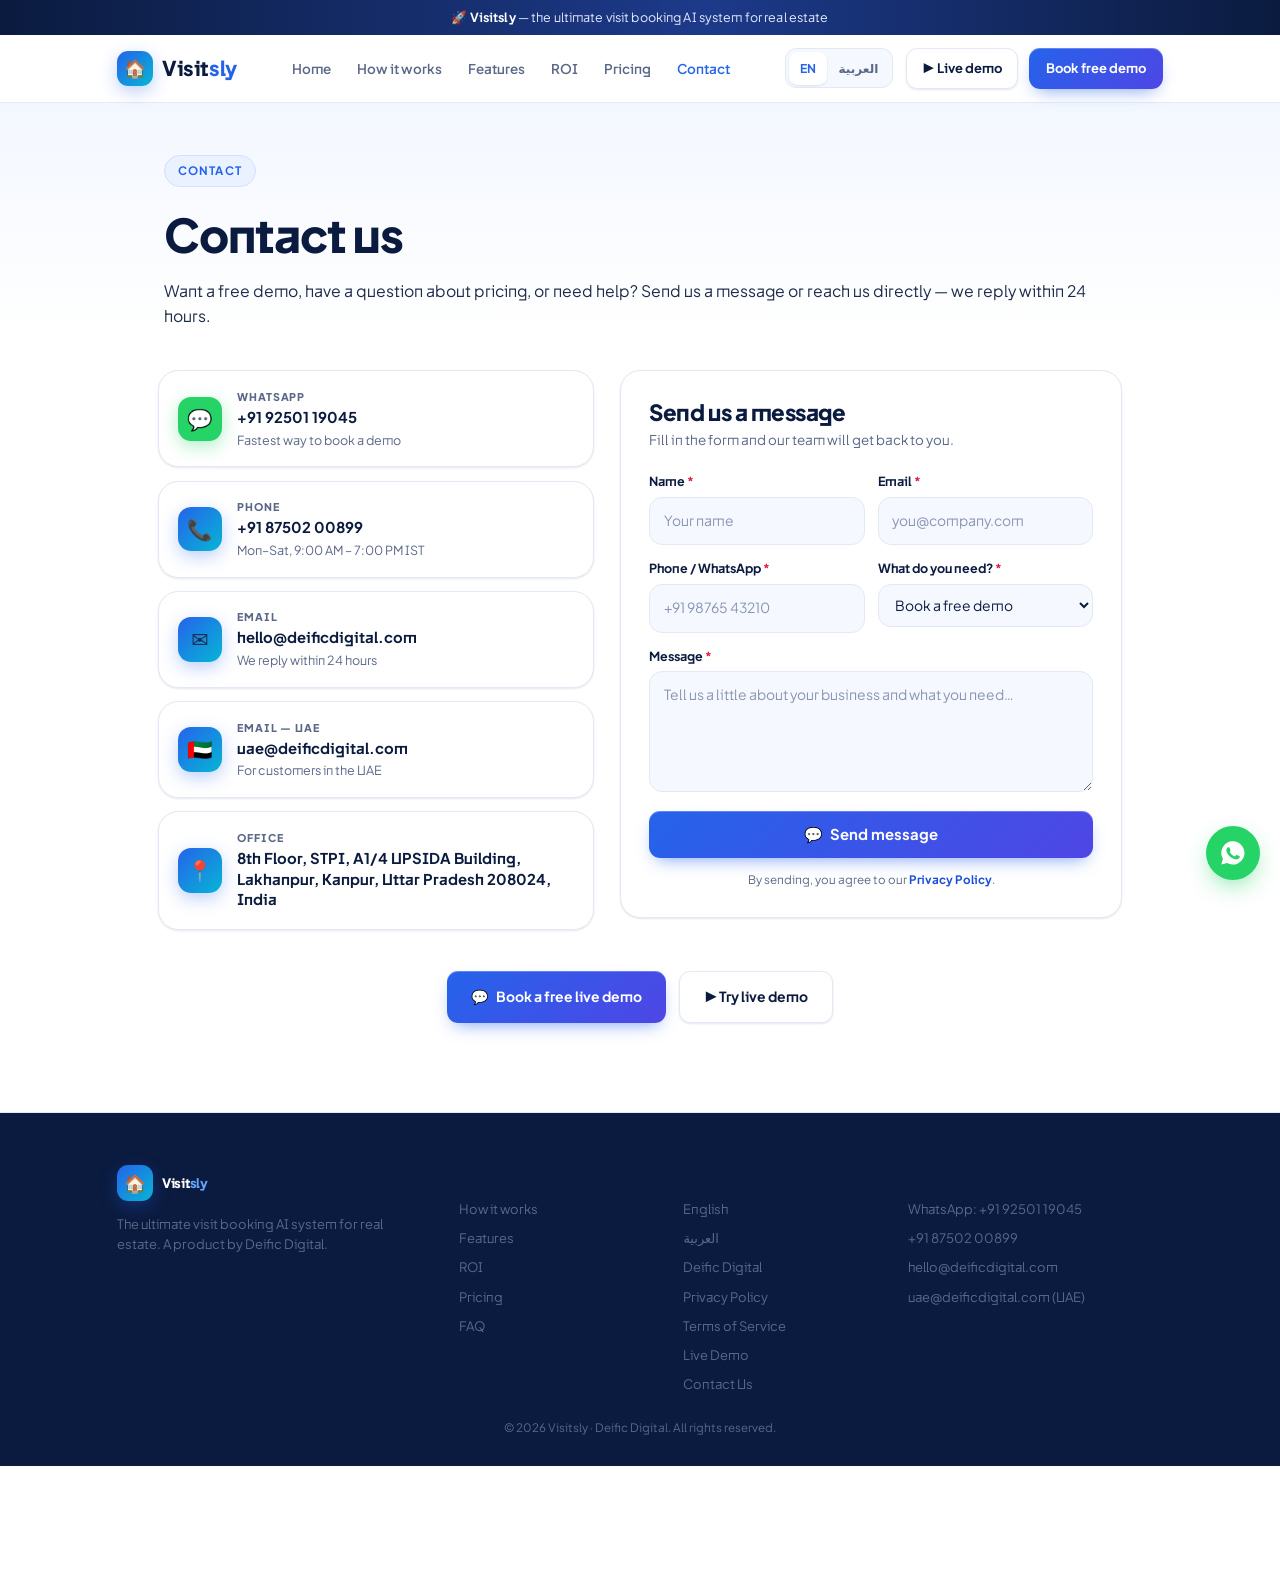
==== commit b86af2b0: "Redesign website: SaaS UI, UAE/India section, footer fix, clean folder structure" ====
--- a/contact.html
+++ b/contact.html
@@ -637,6 +637,7 @@
       html{scroll-padding-top:96px}
       section[id],.lg[id],[id].vs-anim,.vs-anim{scroll-margin-top:96px}
     </style>
+      <link rel="stylesheet" href="assets/css/saas.css" />
   </head>
   <body>
     <div class="topbar">
@@ -668,7 +669,7 @@
           ><a href="contact.html" class="active"
             ><span class="en">Contact</span><span class="ar">تواصل معنا</span></a
           ><a class="nav-m" href="demo.html"><span class="en">Live Demo</span><span class="ar">عرض مباشر</span></a
-          ><a class="nav-m" href="https://visitsly.com/signup"><span class="en">Book free demo</span><span class="ar">احجز عرضاً مجانياً</span></a>
+          ><a class="nav-m" href="https://visitsly.com/login"><span class="en">Book free demo</span><span class="ar">احجز عرضاً مجانياً</span></a>
         </div>
         <div class="nav-right">
           <div
@@ -697,7 +698,7 @@
           <a class="btn btn-ghost nav-live" href="demo.html"><span class="en">▶ Live demo</span><span class="ar">▶ عرض مباشر</span></a>
           <a
             class="btn btn-primary"
-            href="https://visitsly.com/signup"
+            href="https://visitsly.com/login"
             ><span class="en">Book free demo</span
             ><span class="ar">احجز عرضاً مجانياً</span></a
           >
--- a/assets/css/saas.css
+++ b/assets/css/saas.css
@@ -0,0 +1,409 @@
+/* Visitsly — SaaS design layer (loads after page styles; presentation only, no behaviour changes) */
+:root {
+  --r: 16px;
+  --r-lg: 22px;
+  --sh1: 0 1px 2px rgba(11, 27, 63, 0.05), 0 1px 3px rgba(11, 27, 63, 0.06);
+  --sh2: 0 10px 30px -12px rgba(11, 27, 63, 0.18);
+  --sh3: 0 24px 60px -24px rgba(37, 99, 235, 0.35);
+  --ring: 0 0 0 4px rgba(37, 99, 235, 0.18);
+}
+html {
+  -webkit-text-size-adjust: 100%;
+}
+body {
+  font-feature-settings: "ss01", "cv11";
+  text-rendering: optimizeLegibility;
+}
+:lang(ar) body,
+[dir="rtl"] body {
+  font-family:
+    "IBM Plex Sans Arabic", "Plus Jakarta Sans", system-ui, sans-serif;
+}
+::selection {
+  background: #dbe7ff;
+  color: var(--ink);
+}
+:focus-visible {
+  outline: none;
+  box-shadow: var(--ring);
+  border-radius: 10px;
+}
+section {
+  padding-block: clamp(56px, 8vw, 104px);
+}
+.wrap {
+  padding-inline: clamp(16px, 4vw, 28px);
+}
+
+/* announcement + nav */
+.topbar {
+  background: linear-gradient(90deg, #0b1b3f, #1d3a8a 55%, #0b1b3f);
+  color: #e6ecff;
+  font-size: 13.5px;
+  letter-spacing: 0.01em;
+}
+.nav {
+  background: rgba(255, 255, 255, 0.82);
+  backdrop-filter: saturate(180%) blur(14px);
+  -webkit-backdrop-filter: saturate(180%) blur(14px);
+  border-bottom: 1px solid rgba(226, 232, 245, 0.9);
+  box-shadow: none;
+}
+.nav-links a {
+  font-weight: 600;
+  color: var(--muted);
+  border-radius: 10px;
+  transition:
+    color 0.2s,
+    background 0.2s;
+}
+.nav-links a:hover {
+  color: var(--ink);
+  background: var(--soft);
+}
+.seg {
+  background: var(--soft);
+  border: 1px solid var(--line);
+  border-radius: 12px;
+  padding: 3px;
+}
+.seg button {
+  border-radius: 9px;
+  font-weight: 700;
+  transition: all 0.2s;
+}
+.seg .on,
+.seg button.on {
+  background: #fff;
+  color: var(--blue);
+  box-shadow: var(--sh1);
+}
+
+/* buttons */
+.btn {
+  border-radius: 12px;
+  font-weight: 700;
+  transition:
+    transform 0.18s,
+    box-shadow 0.2s,
+    background 0.2s,
+    border-color 0.2s;
+}
+.btn-primary {
+  background: linear-gradient(135deg, #2563eb, #4f46e5);
+  color: #fff;
+  box-shadow:
+    0 8px 20px -8px rgba(37, 99, 235, 0.65),
+    inset 0 1px 0 rgba(255, 255, 255, 0.25);
+}
+.btn-primary:hover {
+  transform: translateY(-2px);
+  box-shadow: 0 14px 28px -10px rgba(37, 99, 235, 0.7);
+}
+.btn-ghost {
+  background: #fff;
+  border: 1px solid var(--line);
+  color: var(--ink);
+  box-shadow: var(--sh1);
+}
+.btn-ghost:hover {
+  border-color: #bcd0ff;
+  background: var(--soft);
+  transform: translateY(-2px);
+}
+.btn:active {
+  transform: translateY(0);
+}
+
+/* hero */
+.hero {
+  background: linear-gradient(180deg, #f4f8ff 0%, #fff 78%);
+}
+.hero-badge {
+  background: #fff;
+  border: 1px solid var(--line);
+  box-shadow: var(--sh1);
+  border-radius: 99px;
+  font-weight: 600;
+}
+.hero h1 {
+  font-weight: 800;
+  letter-spacing: -0.035em;
+  text-wrap: balance;
+}
+.hero-sub {
+  color: var(--muted);
+  text-wrap: pretty;
+}
+.trust {
+  gap: 10px;
+}
+.trust span {
+  background: #fff;
+  border: 1px solid var(--line);
+  border-radius: 99px;
+  padding: 7px 14px;
+  font-size: 13px;
+  font-weight: 600;
+  color: var(--text);
+  box-shadow: var(--sh1);
+}
+.vs-anim {
+  border-radius: var(--r-lg);
+  box-shadow: var(--sh3);
+  border: 1px solid #dbe5fb;
+}
+
+/* lead-source marquee + stats */
+.marq {
+  background: #fff;
+  border-block: 1px solid var(--line);
+}
+.marq .track span {
+  background: var(--soft);
+  border: 1px solid var(--line);
+  border-radius: 99px;
+  font-weight: 600;
+  color: var(--text);
+}
+.stats .stat {
+  background: #fff;
+  border: 1px solid var(--line);
+  border-radius: var(--r);
+  box-shadow: var(--sh1);
+  transition:
+    transform 0.2s,
+    box-shadow 0.2s;
+}
+.stats .stat:hover {
+  transform: translateY(-3px);
+  box-shadow: var(--sh2);
+}
+
+/* cards */
+.sec-head h2 {
+  text-wrap: balance;
+  letter-spacing: -0.03em;
+}
+.cmp,
+.bx,
+.fl,
+.tier,
+.calc,
+.faq details,
+.ad,
+.ccard,
+.cform {
+  border-radius: var(--r-lg) !important;
+}
+.cmp,
+.bx,
+.fl,
+.ccard,
+.cform {
+  border: 1px solid var(--line);
+  box-shadow: var(--sh1);
+  transition:
+    transform 0.22s,
+    box-shadow 0.25s,
+    border-color 0.2s;
+}
+.bx:hover,
+.fl:hover,
+.ccard:hover {
+  transform: translateY(-4px);
+  box-shadow: var(--sh2);
+  border-color: #c9d9ff;
+}
+.bx.hl {
+  background: linear-gradient(160deg, #0b1b3f, #1d3a8a);
+  border-color: transparent;
+  color: #dbe6ff;
+}
+.bx.hl h3,
+.bx.hl p {
+  color: #fff;
+}
+.fl .em,
+.bx .fi {
+  border-radius: 14px;
+}
+.cmp.good {
+  border-color: #bfe9cf;
+  background: linear-gradient(180deg, #f3fcf6, #fff);
+}
+.cmp.bad {
+  background: linear-gradient(180deg, #fff5f6, #fff);
+  border-color: #f6d3d8;
+}
+
+/* pricing */
+.tier {
+  border: 1px solid var(--line);
+  box-shadow: var(--sh1);
+  transition:
+    transform 0.22s,
+    box-shadow 0.25s;
+}
+.tier:hover {
+  transform: translateY(-5px);
+  box-shadow: var(--sh2);
+}
+.tier.pop,
+.tier.featured,
+.tier.hot {
+  border: 2px solid var(--blue);
+  box-shadow: var(--sh3);
+}
+.rtoggle {
+  background: var(--soft);
+  border: 1px solid var(--line);
+  border-radius: 14px;
+}
+.calc {
+  border: 1px solid var(--line);
+  box-shadow: var(--sh2);
+}
+input[type="range"] {
+  accent-color: var(--blue);
+}
+
+/* faq */
+.faq details {
+  border: 1px solid var(--line);
+  background: #fff;
+  box-shadow: var(--sh1);
+  transition:
+    border-color 0.2s,
+    box-shadow 0.2s;
+}
+.faq details[open] {
+  border-color: #bcd0ff;
+  box-shadow: var(--sh2);
+}
+.faq summary {
+  font-weight: 700;
+  color: var(--ink);
+  cursor: pointer;
+}
+
+/* forms (contact + demo) */
+input,
+select,
+textarea {
+  font-family: inherit;
+  border: 1px solid var(--line);
+  border-radius: 12px;
+  background: #fff;
+  transition:
+    border-color 0.2s,
+    box-shadow 0.2s;
+}
+input:focus,
+select:focus,
+textarea:focus {
+  border-color: var(--blue);
+  box-shadow: var(--ring);
+  outline: none;
+}
+
+/* footer + whatsapp */
+footer {
+  background: #0b1b3f;
+  color: #b9c6e6;
+}
+footer a {
+  transition: color 0.2s;
+}
+footer a:hover {
+  color: #fff;
+}
+.wa-float {
+  box-shadow: 0 10px 28px -8px rgba(37, 211, 102, 0.7);
+}
+
+/* UAE + India section */
+.geo {
+  display: grid;
+  grid-template-columns: repeat(2, 1fr);
+  gap: 22px;
+}
+.geo-c {
+  background: #fff;
+  border: 1px solid var(--line);
+  border-radius: var(--r-lg);
+  padding: 30px;
+  box-shadow: var(--sh1);
+}
+.geo-c h3 {
+  font-size: 22px;
+  margin: 0 0 6px;
+}
+.geo-c > p {
+  color: var(--muted);
+  margin: 0 0 18px;
+}
+.geo-c ul {
+  list-style: none;
+  margin: 0;
+  padding: 0;
+  display: grid;
+  gap: 11px;
+}
+.geo-c li {
+  position: relative;
+  padding-inline-start: 28px;
+  font-size: 15px;
+}
+.geo-c li:before {
+  content: "✓";
+  position: absolute;
+  inset-inline-start: 0;
+  top: 1px;
+  width: 20px;
+  height: 20px;
+  border-radius: 50%;
+  background: #e6f7ec;
+  color: var(--green);
+  font-weight: 800;
+  font-size: 12px;
+  display: grid;
+  place-items: center;
+}
+.geo-ae {
+  border-top: 4px solid #0b1b3f;
+}
+.geo-in {
+  border-top: 4px solid #f59e0b;
+}
+.geo-tags {
+  display: flex;
+  flex-wrap: wrap;
+  gap: 8px;
+  margin-top: 20px;
+}
+.geo-tags span {
+  font-size: 12.5px;
+  font-weight: 700;
+  background: var(--soft);
+  border: 1px solid var(--line);
+  border-radius: 99px;
+  padding: 5px 12px;
+  color: var(--blue-d);
+}
+@media (max-width: 820px) {
+  .geo {
+    grid-template-columns: 1fr;
+  }
+}
+@media (prefers-reduced-motion: reduce) {
+  * {
+    animation-duration: 0.01ms !important;
+    transition-duration: 0.01ms !important;
+    scroll-behavior: auto !important;
+  }
+}
+
+
+footer .lw { color: #ffffff; }
+footer .lw span { color: #60a5fa; }
